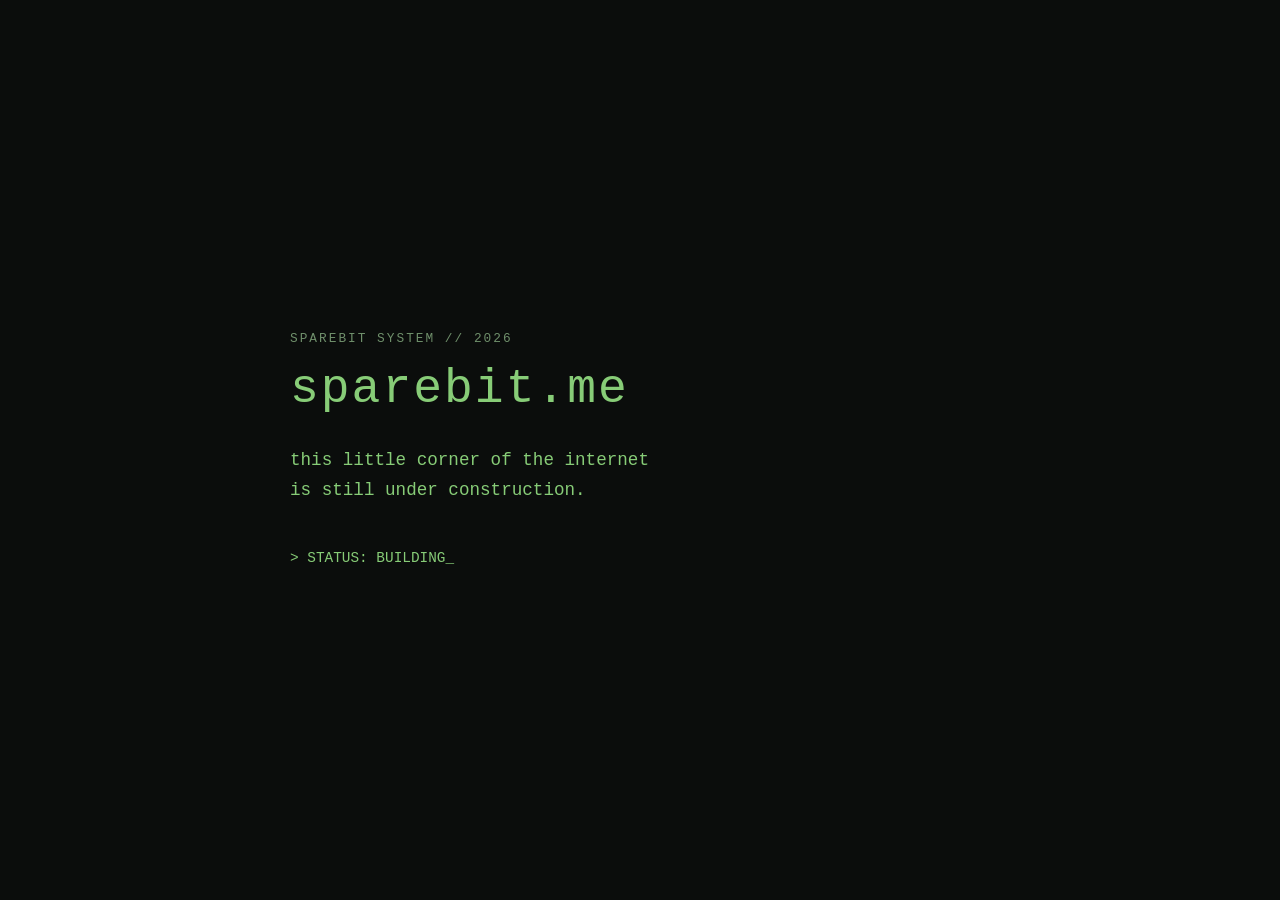
==== index.html @ 4d843587 "fix: prevent text overflow on mobile" ====
<!DOCTYPE html>
<html lang="en">
<head>
    <meta charset="UTF-8">
    <meta name="viewport" content="width=device-width, initial-scale=1.0">

    <title>sparebit.me</title>

    <link rel="stylesheet" href="style.css">
</head>

<body>
    <main>
        <p class="small">SPAREBIT SYSTEM // 2026</p>

        <h1>sparebit.me</h1>

        <p>
            this little corner of the internet<br class="desktop-break">
            is still under construction.
        </p>

        <p class="status">
            > STATUS: BUILDING<span class="cursor">_</span>
        </p>
    </main>
</body>
</html>
---- style.css ----
/* full page */
body {
    margin: 0;
    min-height: 100vh;

    background-color: #0b0d0c;
    color: #87cc77;

    font-family: 'Lucida Console', 'Courier New', Courier, monospace;

    display: flex;
    justify-content: center;
    align-items: center;
}

/* main */
main {
    width: 80%;
    max-width: 700px;
}

h1 {
    font-size: 3rem;
    margin: 10px 0 30px 0;
    letter-spacing: 2px;
    font-weight: normal;
}

p {
    font-size: 1.1rem;
    line-height: 1.7;
}

/* small system text */
.small {
    color: #6f8f6b;
    font-size: 0.8rem;
    letter-spacing: 2px;
}


/* status */
.status {
    margin-top: 40px;
    font-size: 0.9rem;
}

.cursor {
    animation: blink 1s step-end infinite;
}

@keyframes blink {
    50% {
        opacity: 0;
    }
}

@media (max-width: 600px) {
    h1 {
        font-size: 2.2rem;
        letter-spacing: 1px;
    }

    .desktop-break {
        display: none;
    }
}
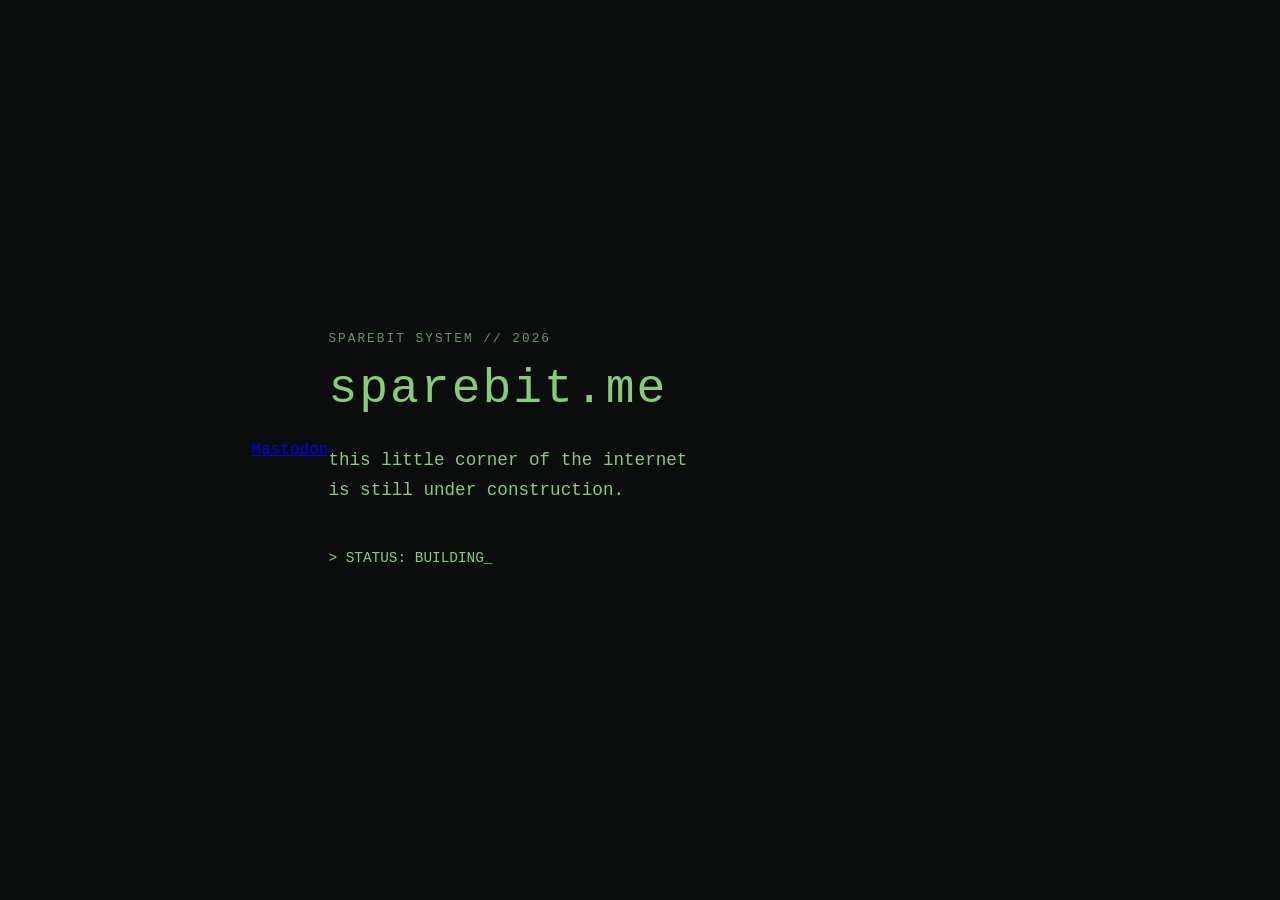
==== commit 94ef1b8d: "chore: add Mastodon verification link" ====
--- a/index.html
+++ b/index.html
@@ -3,10 +3,13 @@
 <head>
     <meta charset="UTF-8">
     <meta name="viewport" content="width=device-width, initial-scale=1.0">
+    
+    <a rel="me" href="https://mastodon.social/@sparebit">Mastodon</a>
 
     <title>sparebit.me</title>
 
     <link rel="stylesheet" href="style.css">
+    <link rel="icon"type="image/png" href="favicon.png">
 </head>
 
 <body>
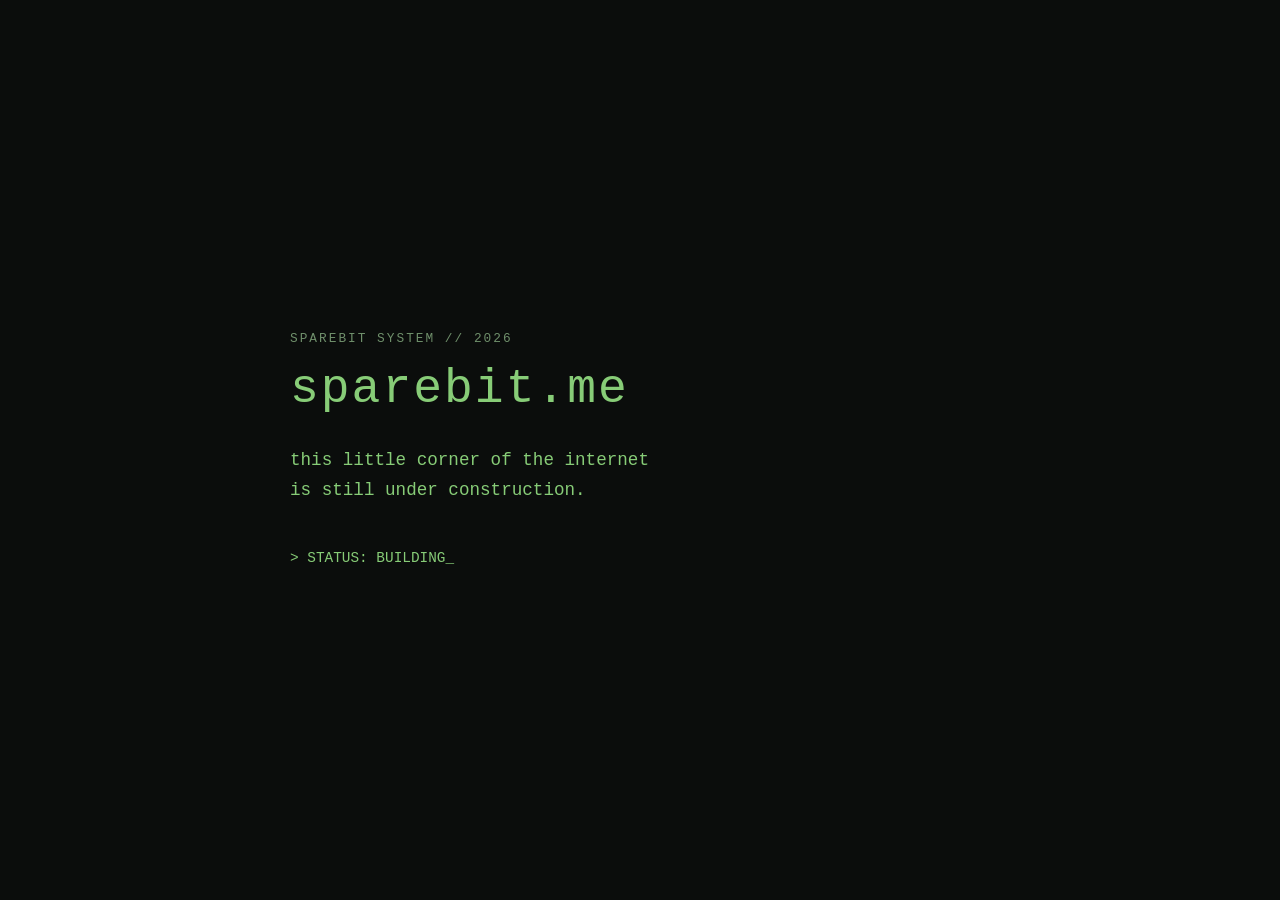
==== commit 1b1ef6fe: "fix: hide Mastodon verification link" ====
--- a/index.html
+++ b/index.html
@@ -4,7 +4,7 @@
     <meta charset="UTF-8">
     <meta name="viewport" content="width=device-width, initial-scale=1.0">
     
-    <a rel="me" href="https://mastodon.social/@sparebit">Mastodon</a>
+    <link rel="me" href="https://mastodon.social/@sparebit">
 
     <title>sparebit.me</title>
 
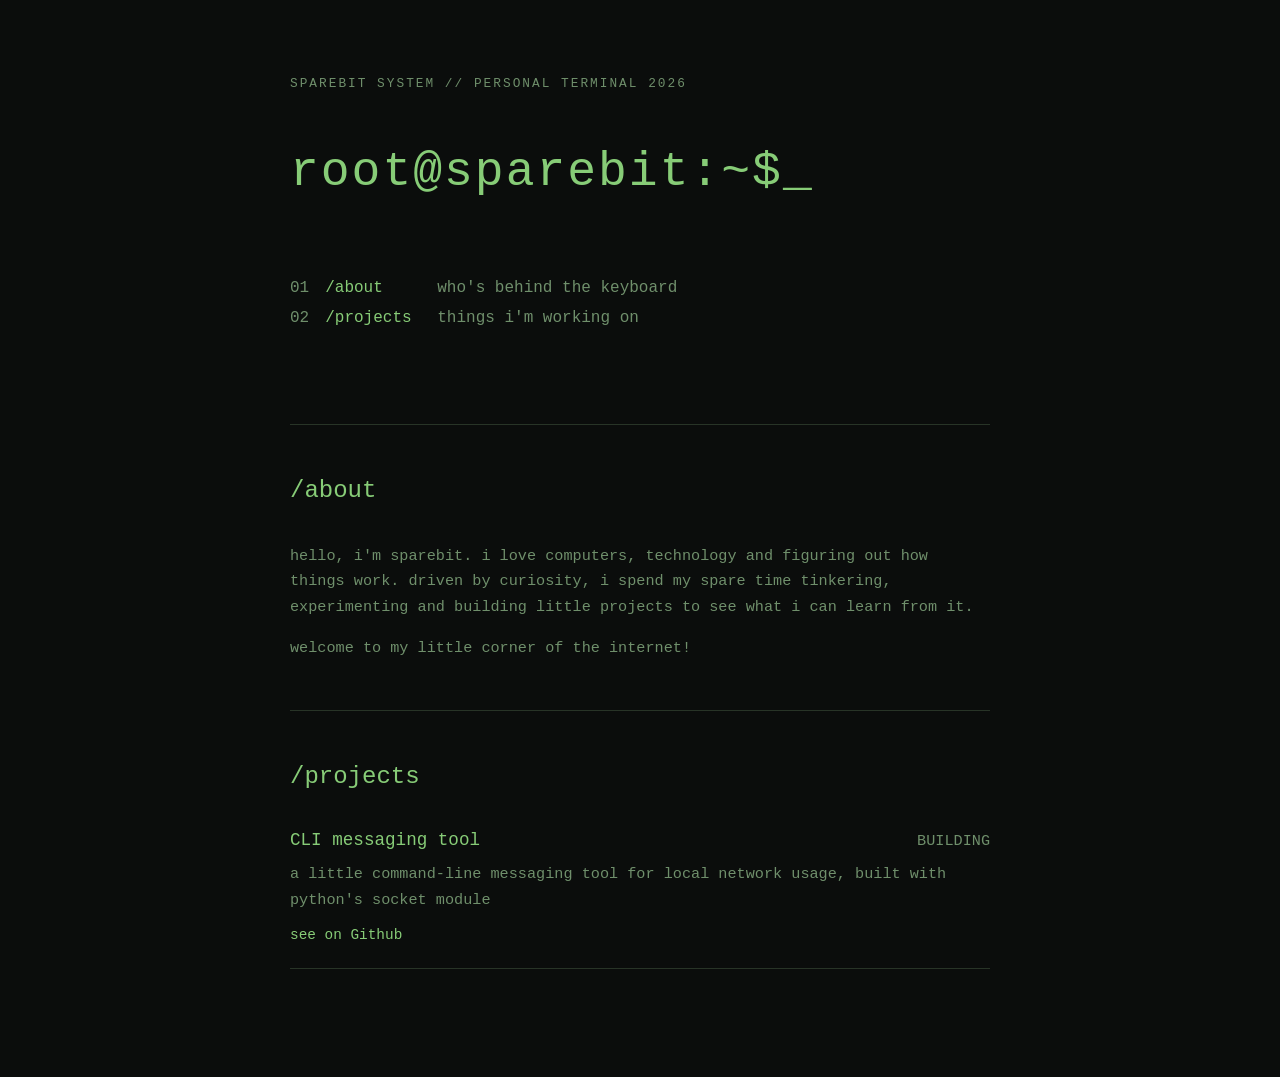
==== commit 904e95b3: "feat: build personal terminal homepage" ====
--- a/index.html
+++ b/index.html
@@ -9,23 +9,68 @@
     <title>sparebit.me</title>
 
     <link rel="stylesheet" href="style.css">
-    <link rel="icon"type="image/png" href="favicon.png">
+    <link rel="icon" type="image/png" href="favicon.png">
 </head>
 
 <body>
+    <header>
+        <p class="small">SPAREBIT SYSTEM // PERSONAL TERMINAL 2026</p>
+
+        <h1>root@sparebit:~$<span class="cursor">_</span></h1>
+
+        
+        <nav>
+            <div class="nav-item">
+                <span>01 </span>
+                <a href="#about">/about</a>
+                <span> who's behind the keyboard</span>
+            </div>
+
+            <div class="nav-item">
+                <span>02 </span>
+                <a href="#projects">/projects</a>
+                <span> things i'm working on</span>
+            </div>
+
+
+        </nav>
+    </header>
     <main>
-        <p class="small">SPAREBIT SYSTEM // 2026</p>
+        <p>
+            <br class="desktop-break">
 
-        <h1>sparebit.me</h1>
-
-        <p>
-            this little corner of the internet<br class="desktop-break">
-            is still under construction.
         </p>
 
-        <p class="status">
-            > STATUS: BUILDING<span class="cursor">_</span>
-        </p>
+        <section id="about">
+            <h2>
+                /about
+            </h2>
+            <p class="about-text">
+                hello, i'm sparebit. i love computers, technology and figuring out
+                how things work. driven by curiosity, i spend my spare time tinkering,
+                experimenting and building little projects to see what i can learn
+                from it. 
+            </p>
+
+            <p class="about-text">
+                welcome to my little corner of the internet!
+            </p>
+        </section>
+        <section id="projects">
+            <h2>
+                /projects
+            </h2>
+            <article>
+                <div class="project-header">
+                    <h3>CLI messaging tool</h3>
+                    <span class="project-status">BUILDING</span>
+                </div>
+                <p class="project-description">
+                    a little command-line messaging tool for local network usage, built with python's socket module
+                </p>
+                <a href="https://github.com/mrjnssn/python-networking-project">see on Github</a>
+            </article>
+        </section>
     </main>
 </body>
 </html>
--- a/style.css
+++ b/style.css
@@ -2,6 +2,9 @@
 body {
     margin: 0;
     min-height: 100vh;
+
+    padding: 60px 0;
+    box-sizing: border-box;
 
     background-color: #0b0d0c;
     color: #87cc77;
@@ -9,21 +12,80 @@
     font-family: 'Lucida Console', 'Courier New', Courier, monospace;
 
     display: flex;
-    justify-content: center;
+    flex-direction: column;
+    justify-content: flex-start;
     align-items: center;
 }
 
-/* main */
+header,
 main {
     width: 80%;
     max-width: 700px;
 }
 
+header {
+    margin-bottom: 32px;
+}
+
+.tagline {
+    margin-top: 0;
+    margin-bottom: 60px;
+    color: #6f8f6b;
+}
+
+nav {
+    display: flex;
+    flex-direction: column;
+    gap: 12px;
+}
+
+nav a {
+    text-decoration: none;
+}
+
+.nav-item {
+    display: grid;
+    grid-template-columns: 2ch 10ch 1fr;
+    align-items: baseline;
+    column-gap: 16px;
+}
+
+.nav-item span {
+    color: #6f8f6b;
+}
+
+.nav-item a {
+    color: #87cc77;
+}
+
+nav a:hover,
+nav a:focus-visible {
+    color: #87cc77;
+    text-decoration: underline;
+}
+
+section {
+    border-top: 1px solid #283427;
+    padding-top: 32px;
+    margin-bottom: 48px;
+}
+
 h1 {
     font-size: 3rem;
-    margin: 10px 0 30px 0;
+    margin: 50px 0 80px 0;
     letter-spacing: 2px;
     font-weight: normal;
+}
+
+.cursor {
+    color: #87cc77;
+    animation: blink 1s step-end infinite;
+}
+
+h2 {
+    font-size: 1.5rem;
+    font-weight: normal;
+    margin-bottom: 40px;
 }
 
 p {
@@ -31,22 +93,56 @@
     line-height: 1.7;
 }
 
+.about-text {
+    color: #6f8f6b;
+    font-size: 0.95rem;
+}
+
+.project-header {
+    display: flex;
+    justify-content: space-between;
+    align-items: baseline;
+    gap: 16px;
+}
+
+.project-header h3 {
+    margin: 0;
+    font-size: 1.1rem;
+    font-weight: normal;
+}
+
+.project-status {
+    color: #6f8f6b;
+    font-size: 0.95rem;
+}
+
+article {
+    padding-bottom: 24px;
+    border-bottom: 1px solid #283427;
+}
+
+.project-description {
+    color: #6f8f6b;
+    font-size: 0.95rem;
+    margin: 12px 0;
+}
+
+article a {
+    color: #87cc77;
+    font-size: 0.9rem;
+    text-decoration: none;
+}
+
+article a:hover,
+article a:focus-visible {
+    text-decoration: underline;
+}
+
 /* small system text */
 .small {
     color: #6f8f6b;
     font-size: 0.8rem;
     letter-spacing: 2px;
-}
-
-
-/* status */
-.status {
-    margin-top: 40px;
-    font-size: 0.9rem;
-}
-
-.cursor {
-    animation: blink 1s step-end infinite;
 }
 
 @keyframes blink {
@@ -64,4 +160,12 @@
     .desktop-break {
         display: none;
     }
+
+    .nav-item {
+        grid-template-columns: 2ch 1fr;
+    }
+
+    .nav-item span:last-child {
+        display: none;
+    }
 }
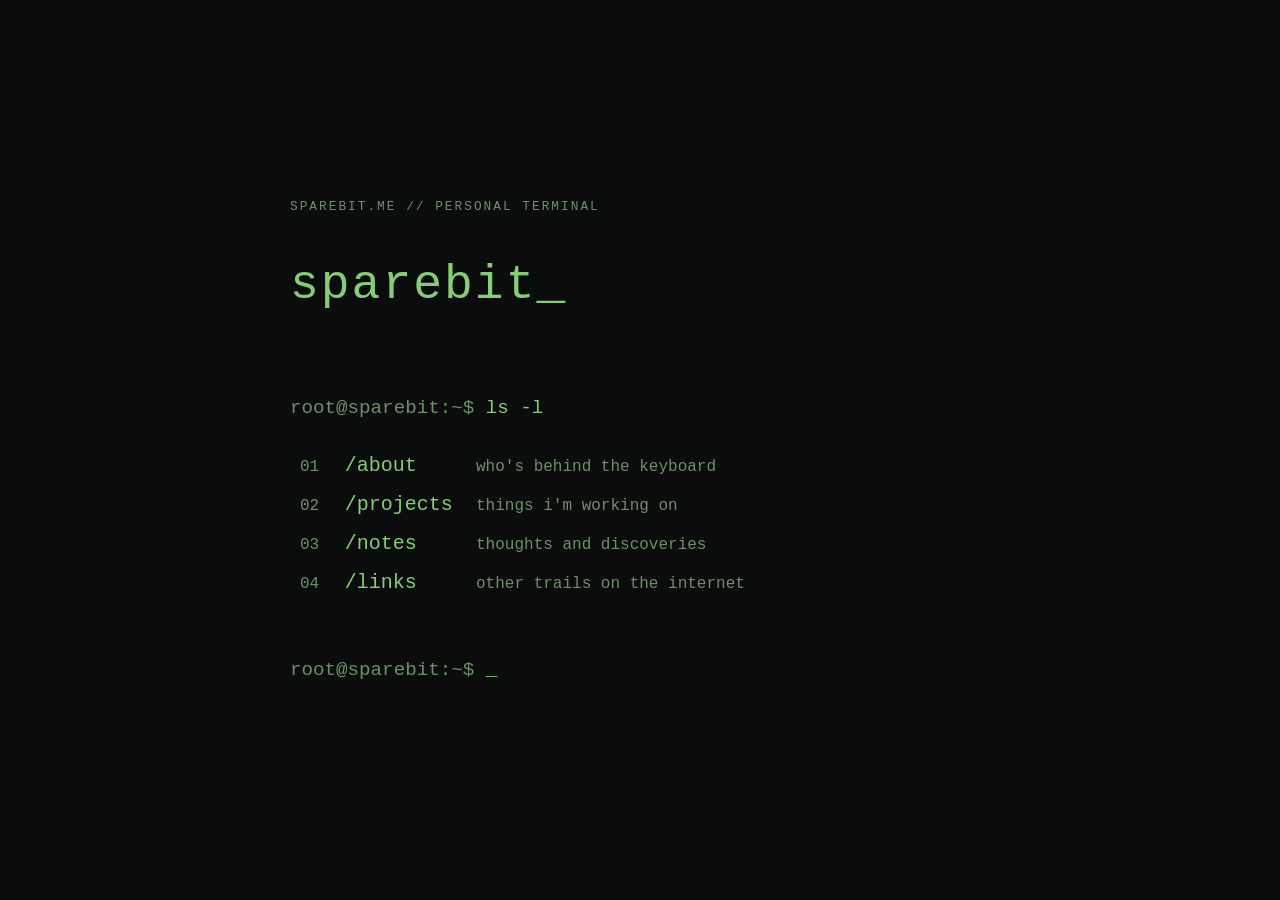
==== commit 3febdd83: "feat: add separate content pages" ====
--- a/index.html
+++ b/index.html
@@ -12,65 +12,42 @@
     <link rel="icon" type="image/png" href="favicon.png">
 </head>
 
-<body>
+<body class="home">
     <header>
-        <p class="small">SPAREBIT SYSTEM // PERSONAL TERMINAL 2026</p>
+        <p class="small">SPAREBIT.ME // PERSONAL TERMINAL</p>
 
-        <h1>root@sparebit:~$<span class="cursor">_</span></h1>
+        <h1>sparebit_</h1>
 
-        
+        <p class="prompt">root@sparebit:~$ <span class="command">ls -l</span></p>
         <nav>
             <div class="nav-item">
                 <span>01 </span>
-                <a href="#about">/about</a>
+                <a href="about.html">/about</a>
                 <span> who's behind the keyboard</span>
             </div>
 
             <div class="nav-item">
                 <span>02 </span>
-                <a href="#projects">/projects</a>
+                <a href="projects.html">/projects</a>
                 <span> things i'm working on</span>
             </div>
 
+            <div class="nav-item">
+                <span>03 </span>
+                <a href="notes.html">/notes</a>
+                <span>thoughts and discoveries</span>
+            </div>
 
+            <div class="nav-item">
+                <span>04 </span>
+                <a href="links.html">/links</a>
+                <span>other trails on the internet</span>
+            </div>
         </nav>
+
+        <p class="prompt">
+            root@sparebit:~$ <span class="cursor">_</span>
+        </p>
     </header>
-    <main>
-        <p>
-            <br class="desktop-break">
-
-        </p>
-
-        <section id="about">
-            <h2>
-                /about
-            </h2>
-            <p class="about-text">
-                hello, i'm sparebit. i love computers, technology and figuring out
-                how things work. driven by curiosity, i spend my spare time tinkering,
-                experimenting and building little projects to see what i can learn
-                from it. 
-            </p>
-
-            <p class="about-text">
-                welcome to my little corner of the internet!
-            </p>
-        </section>
-        <section id="projects">
-            <h2>
-                /projects
-            </h2>
-            <article>
-                <div class="project-header">
-                    <h3>CLI messaging tool</h3>
-                    <span class="project-status">BUILDING</span>
-                </div>
-                <p class="project-description">
-                    a little command-line messaging tool for local network usage, built with python's socket module
-                </p>
-                <a href="https://github.com/mrjnssn/python-networking-project">see on Github</a>
-            </article>
-        </section>
-    </main>
 </body>
 </html>
--- a/style.css
+++ b/style.css
@@ -13,8 +13,31 @@
 
     display: flex;
     flex-direction: column;
+    align-items: center;
+}
+
+.home {
+    justify-content: center;
+}
+
+.content-page {
     justify-content: flex-start;
-    align-items: center;
+}
+
+.content-page h1 {
+    font-size: 2rem;
+    font-weight: normal;
+    margin: 40px 0 40px;
+}
+
+.content-page main p {
+    color: #6f8f6b;
+    font-size: 1rem;
+    line-height: 1.8;
+}
+
+.content-page article {
+    margin-bottom: 20px;
 }
 
 header,
@@ -23,20 +46,25 @@
     max-width: 700px;
 }
 
-header {
-    margin-bottom: 32px;
-}
-
 .tagline {
     margin-top: 0;
-    margin-bottom: 60px;
-    color: #6f8f6b;
+    margin-bottom: 72px;
+    color: #6f8f6b;
+}
+
+.nav-heading {
+    color: #6f8f6b;
+    font-size: 0.9rem;
+    font-weight: normal;
+    letter-spacing: 2px;
+    margin-bottom: 24px;
 }
 
 nav {
     display: flex;
     flex-direction: column;
-    gap: 12px;
+    gap: 16px;
+    margin: 0 10px 0;
 }
 
 nav a {
@@ -45,7 +73,7 @@
 
 .nav-item {
     display: grid;
-    grid-template-columns: 2ch 10ch 1fr;
+    grid-template-columns: 3ch 12ch 1fr;
     align-items: baseline;
     column-gap: 16px;
 }
@@ -56,12 +84,26 @@
 
 .nav-item a {
     color: #87cc77;
+    font-size: 1.25rem;
+    position: relative;
+}
+
+.nav-item a::before {
+    content: ">";
+    position: absolute;
+    left: -1.2ch;
+    opacity: 0;
+}
+
+.nav-item a:hover::before,
+.nav-item a:focus-visible::before{
+    opacity: 1;
 }
 
 nav a:hover,
 nav a:focus-visible {
     color: #87cc77;
-    text-decoration: underline;
+    text-decoration: none;
 }
 
 section {
@@ -72,11 +114,20 @@
 
 h1 {
     font-size: 3rem;
-    margin: 50px 0 80px 0;
+    margin: 40px 0 80px 0;
     letter-spacing: 2px;
     font-weight: normal;
 }
 
+.prompt {
+    margin: 60px 0 30px 0;
+    color: #6f8f6b;
+    font-size: 1.2rem;
+}
+
+.command {
+    color: #87cc77;
+}
 .cursor {
     color: #87cc77;
     animation: blink 1s step-end infinite;
@@ -91,6 +142,20 @@
 p {
     font-size: 1.1rem;
     line-height: 1.7;
+}
+
+.back-link {
+    color: #6f8f6b;
+    font-size: 0.9rem;
+    text-decoration: none;
+    display: inline-block;
+    margin-bottom: 24px;
+}
+
+.back-link:hover,
+.back-link:focus-visible {
+    color: #87cc77;
+    text-decoration: underline;
 }
 
 .about-text {
@@ -118,6 +183,7 @@
 
 article {
     padding-bottom: 24px;
+    padding-top: 24px;
     border-bottom: 1px solid #283427;
 }
 
@@ -136,6 +202,23 @@
 article a:hover,
 article a:focus-visible {
     text-decoration: underline;
+}
+
+.note {
+    display: grid;
+    grid-template-columns: 10ch 1fr;
+    gap: 24px;
+}
+
+.note time {
+    color: #6f8f6b;
+    font-size: 0.9rem;
+}
+
+.note h3 {
+    margin: 0;
+    font-size: 1rem;
+    font-weight: normal;
 }
 
 /* small system text */
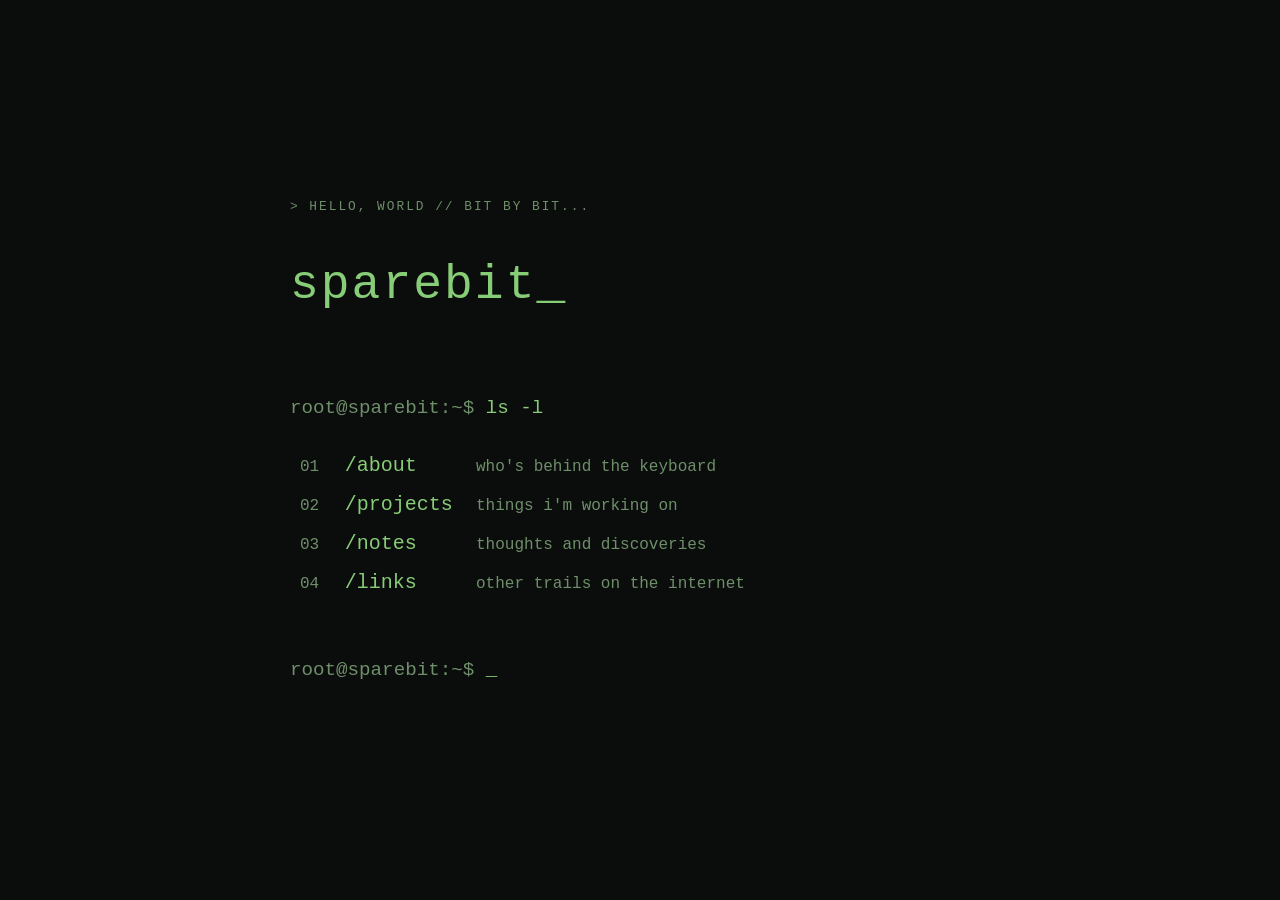
==== commit a0417f48: "style: refine homepage tagline for mobile" ====
--- a/index.html
+++ b/index.html
@@ -14,7 +14,7 @@
 
 <body class="home">
     <header>
-        <p class="small">SPAREBIT.ME // PERSONAL TERMINAL</p>
+        <p class="small">> HELLO, WORLD // BIT BY BIT...</p>
 
         <h1>sparebit_</h1>
 
--- a/style.css
+++ b/style.css
@@ -206,11 +206,19 @@
 
 .note {
     display: grid;
-    grid-template-columns: 10ch 1fr;
-    gap: 24px;
+    grid-template-columns: 1fr auto;
+    column-gap: 16px;
+    align-items: baseline;
+}
+
+.note-content {
+    grid-column: 1;
+    grid-row: 1;
 }
 
 .note time {
+    grid-column: 2;
+    grid-row: 1;
     color: #6f8f6b;
     font-size: 0.9rem;
 }
@@ -219,6 +227,42 @@
     margin: 0;
     font-size: 1rem;
     font-weight: normal;
+}
+
+.link-list {
+    list-style: none;
+    padding: 0;
+    padding-left: 24px;
+    margin: 0;
+}
+
+.link-list li {
+    margin-bottom: 24px;
+}
+
+.link-list a {
+        color: #87cc77;
+        font-size: 1.1rem;
+        text-decoration: none;
+        position: relative;
+}
+
+.link-list a::before {
+    content: ">";
+    position: absolute;
+    right: calc(100% + 1ch);
+    opacity: 0;
+}
+
+.link-list a:hover::before,
+.link-list a:focus-visible::before {
+    opacity: 1;
+}
+
+.link-list p {
+    color: #6f8f6b;
+    font-size: 0.9rem;
+    margin: 8px 0 0;
 }
 
 /* small system text */
@@ -251,4 +295,8 @@
     .nav-item span:last-child {
         display: none;
     }
+
+    .home .small {
+        font-size: 0.7rem;
+    }
 }
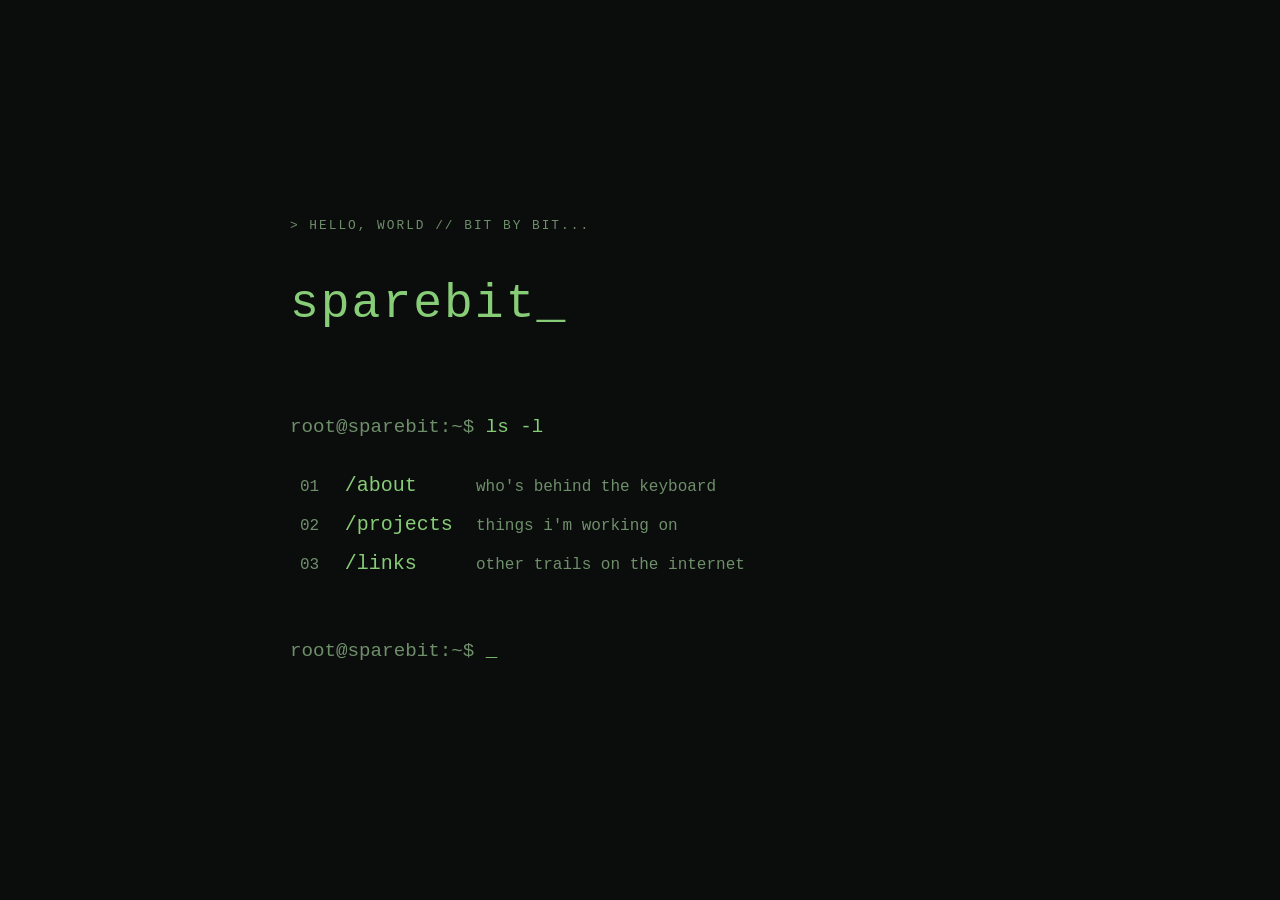
==== commit 1fb436b5: "refactor: remove notes page and simplify navigation" ====
--- a/index.html
+++ b/index.html
@@ -34,12 +34,6 @@
 
             <div class="nav-item">
                 <span>03 </span>
-                <a href="notes.html">/notes</a>
-                <span>thoughts and discoveries</span>
-            </div>
-
-            <div class="nav-item">
-                <span>04 </span>
                 <a href="links.html">/links</a>
                 <span>other trails on the internet</span>
             </div>
--- a/style.css
+++ b/style.css
@@ -204,31 +204,6 @@
     text-decoration: underline;
 }
 
-.note {
-    display: grid;
-    grid-template-columns: 1fr auto;
-    column-gap: 16px;
-    align-items: baseline;
-}
-
-.note-content {
-    grid-column: 1;
-    grid-row: 1;
-}
-
-.note time {
-    grid-column: 2;
-    grid-row: 1;
-    color: #6f8f6b;
-    font-size: 0.9rem;
-}
-
-.note h3 {
-    margin: 0;
-    font-size: 1rem;
-    font-weight: normal;
-}
-
 .link-list {
     list-style: none;
     padding: 0;
